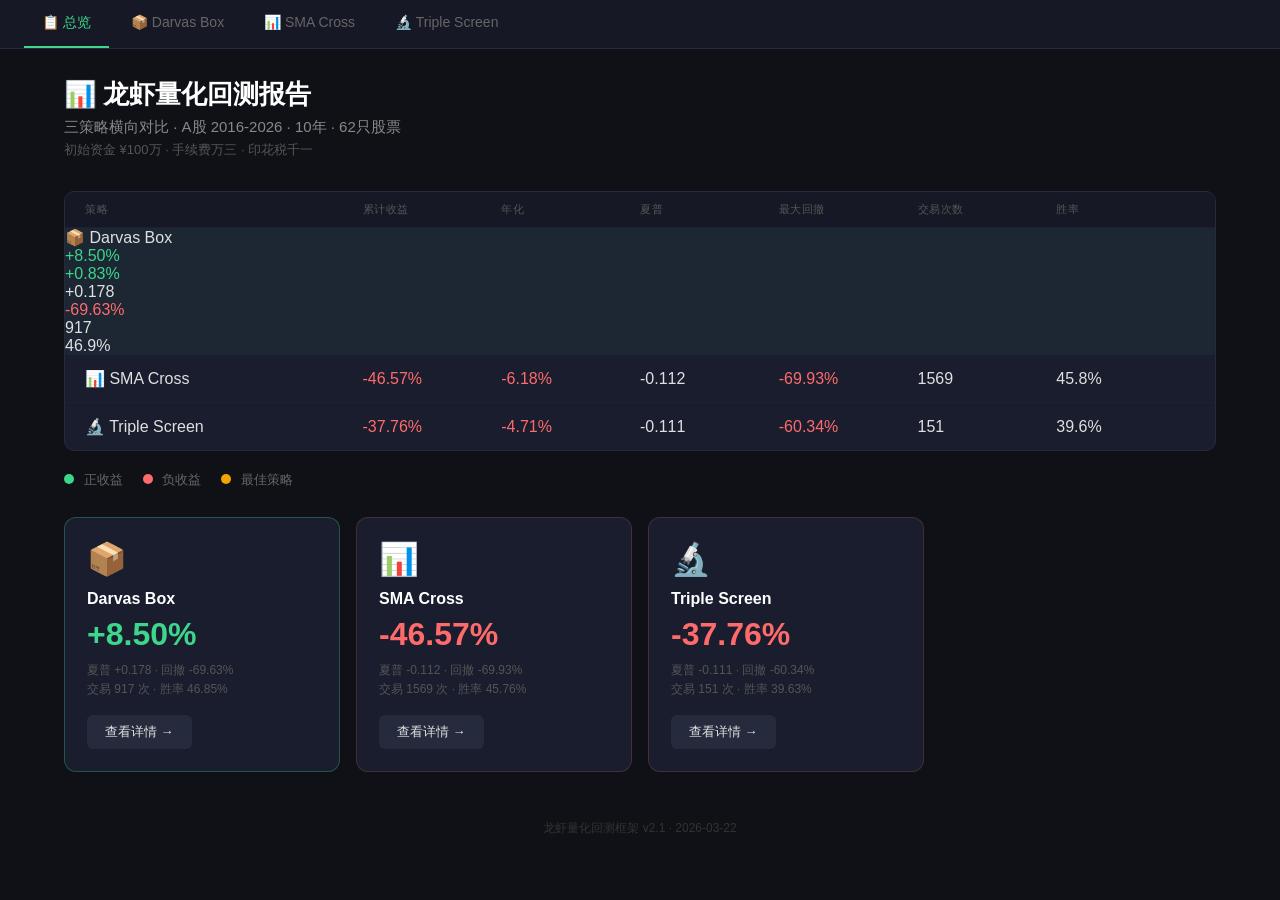
==== index.html @ ee758dbf "feat: 三策略回测报告 v2.1" ====
<!DOCTYPE html>
<html lang="zh">
<head>
<meta charset="utf-8">
<meta name="viewport" content="width=device-width,initial-scale=1">
<title>龙虾回测报告 | 三策略对比</title>
<link rel="stylesheet" href="style.css">
</head>
<body>
<nav>
  <a href="index.html" class="active">📋 总览</a>
  <a href="darvas-box.html">📦 Darvas Box</a>
  <a href="sma-cross.html">📊 SMA Cross</a>
  <a href="triple-screen.html">🔬 Triple Screen</a>
</nav>
<div class="container">
  <div class="header">
    <h1>📊 龙虾量化回测报告</h1>
    <p class="subtitle">三策略横向对比 · A股 2016-2026 · 10年 · 62只股票</p>
    <p class="meta">初始资金 ¥100万 · 手续费万三 · 印花税千一</p>
  </div>
  <div class="compare-grid">
    <div class="compare-row header-row">
      <div>策略</div><div>累计收益</div><div>年化</div><div>夏普</div><div>最大回撤</div><div>交易次数</div><div>胜率</div>
    </div>
    <div class="best-row" class="compare-row">
      <div>📦 Darvas Box</div>
      <div class="pos">+8.50%</div>
      <div class="pos">+0.83%</div>
      <div>+0.178</div>
      <div class="neg">-69.63%</div>
      <div>917</div>
      <div>46.9%</div>
    </div><div class="compare-row">
      <div>📊 SMA Cross</div>
      <div class="neg">-46.57%</div>
      <div class="neg">-6.18%</div>
      <div>-0.112</div>
      <div class="neg">-69.93%</div>
      <div>1569</div>
      <div>45.8%</div>
    </div><div class="compare-row">
      <div>🔬 Triple Screen</div>
      <div class="neg">-37.76%</div>
      <div class="neg">-4.71%</div>
      <div>-0.111</div>
      <div class="neg">-60.34%</div>
      <div>151</div>
      <div>39.6%</div>
    </div>
  </div>
  <div class="legend">
    <div class="legend-item"><span class="dot pos"></span> 正收益</div>
    <div class="legend-item"><span class="dot neg"></span> 负收益</div>
    <div class="legend-item"><span class="dot best"></span> 最佳策略</div>
  </div>
  <div class="cards"><div class="card pos">
      <div class="card-icon">📦</div>
      <h3>Darvas Box</h3>
      <div class="card-ret pos">+8.50%</div>
      <div class="card-meta">夏普 +0.178 · 回撤 -69.63%<br>交易 917 次 · 胜率 46.85%</div>
      <a href="darvas-box.html" class="btn">查看详情 →</a>
    </div><div class="card neg">
      <div class="card-icon">📊</div>
      <h3>SMA Cross</h3>
      <div class="card-ret neg">-46.57%</div>
      <div class="card-meta">夏普 -0.112 · 回撤 -69.93%<br>交易 1569 次 · 胜率 45.76%</div>
      <a href="sma-cross.html" class="btn">查看详情 →</a>
    </div><div class="card neg">
      <div class="card-icon">🔬</div>
      <h3>Triple Screen</h3>
      <div class="card-ret neg">-37.76%</div>
      <div class="card-meta">夏普 -0.111 · 回撤 -60.34%<br>交易 151 次 · 胜率 39.63%</div>
      <a href="triple-screen.html" class="btn">查看详情 →</a>
    </div></div>
  <div class="footer">龙虾量化回测框架 v2.1 · 2026-03-22</div>
</div>
</body>
</html>
---- style.css ----
* { box-sizing: border-box; margin: 0; padding: 0; }
body { font-family: -apple-system, BlinkMacSystemFont, "PingFang SC", "Microsoft YaHei", sans-serif; background: #0f1117; color: #e0e0e0; min-height: 100vh; }
nav { background: #161825; border-bottom: 1px solid #252a3d; padding: 0 24px; display: flex; gap: 4px; position: sticky; top: 0; z-index: 100; }
nav a { color: #666; text-decoration: none; padding: 14px 18px; font-size: 14px; border-bottom: 2px solid transparent; transition: all .2s; }
nav a:hover { color: #e0e0e0; }
nav a.active { color: #3dd68c; border-bottom-color: #3dd68c; }
.container { max-width: 1200px; margin: 0 auto; padding: 28px 24px; }
.header { margin-bottom: 32px; }
.header h1 { color: #fff; font-size: 26px; margin-bottom: 6px; }
.subtitle { color: #888; font-size: 15px; }
.meta { color: #555; font-size: 13px; margin-top: 4px; }
.book-ref { color: #666; font-size: 13px; margin-top: 8px; background: #1a1d2e; display: inline-block; padding: 4px 12px; border-radius: 20px; border: 1px solid #252a3d; }
.tag-icon { font-size: 40px; margin-bottom: 8px; }
.kpi-grid { display: grid; grid-template-columns: repeat(auto-fill, minmax(140px, 1fr)); gap: 10px; margin-bottom: 28px; }
.kpi { background: #1a1d2e; border: 1px solid #252a3d; border-radius: 10px; padding: 14px 16px; }
.kpi .label { color: #555; font-size: 11px; text-transform: uppercase; letter-spacing: .5px; margin-bottom: 6px; }
.kpi .value { font-size: 20px; font-weight: 600; }
.pos { color: #3dd68c; } .neg { color: #ff6b6b; }
.chart-box { background: #1a1d2e; border: 1px solid #252a3d; border-radius: 10px; padding: 18px; margin-bottom: 16px; }
.chart-box.full { }
.chart-title { color: #888; font-size: 13px; margin-bottom: 12px; }
.table-wrap { overflow-x: auto; }
table { width: 100%; border-collapse: collapse; font-size: 13px; }
th { text-align: left; color: #555; padding: 10px 12px; border-bottom: 1px solid #252a3d; font-weight: 400; font-size: 11px; text-transform: uppercase; }
td { padding: 10px 12px; border-bottom: 1px solid #1e2130; }
td.date { color: #666; font-size: 12px; } td.reason { color: #555; font-size: 12px; }
.tag { padding: 2px 8px; border-radius: 4px; font-size: 11px; font-weight: 600; }
.tag.buy { background: rgba(61,214,140,.15); color: #3dd68c; }
.tag.sell { background: rgba(255,107,107,.15); color: #ff6b6b; }
.section { background: #1a1d2e; border: 1px solid #252a3d; border-radius: 10px; padding: 20px; margin-bottom: 24px; }
.section h2 { color: #fff; font-size: 15px; margin-bottom: 16px; padding-bottom: 10px; border-bottom: 1px solid #252a3d; }
.compare-grid { background: #1a1d2e; border: 1px solid #252a3d; border-radius: 10px; overflow: hidden; margin-bottom: 20px; }
.compare-row { display: grid; grid-template-columns: 2fr 1fr 1fr 1fr 1fr 1fr 1fr; gap: 0; padding: 14px 20px; border-bottom: 1px solid #1e2130; }
.compare-row:last-child { border-bottom: none; }
.compare-row > div { display: flex; align-items: center; }
.compare-row.header-row { background: #161825; color: #555; font-size: 11px; text-transform: uppercase; letter-spacing: .5px; padding: 10px 20px; }
.best-row { background: rgba(61,214,140,.05); }
.legend { display: flex; gap: 20px; margin-bottom: 28px; font-size: 13px; color: #666; }
.dot { display: inline-block; width: 10px; height: 10px; border-radius: 50%; margin-right: 6px; }
.dot.pos { background: #3dd68c; } .dot.neg { background: #ff6b6b; } .dot.best { background: #f0a500; }
.cards { display: grid; grid-template-columns: repeat(auto-fill, minmax(260px, 1fr)); gap: 16px; }
.card { background: #1a1d2e; border: 1px solid #252a3d; border-radius: 12px; padding: 22px; }
.card.pos { border-color: rgba(61,214,140,.3); } .card.neg { border-color: rgba(255,107,107,.2); }
.card-icon { font-size: 32px; margin-bottom: 12px; }
.card h3 { color: #fff; font-size: 16px; margin-bottom: 8px; }
.card-ret { font-size: 32px; font-weight: 700; margin-bottom: 8px; }
.card-meta { color: #555; font-size: 12px; line-height: 1.6; margin-bottom: 16px; }
.btn { display: inline-block; background: #252a3d; color: #e0e0e0; text-decoration: none; padding: 8px 18px; border-radius: 6px; font-size: 13px; transition: background .2s; }
.btn:hover { background: #333; }
.footer { color: #333; font-size: 12px; text-align: center; margin-top: 48px; padding-bottom: 24px; }
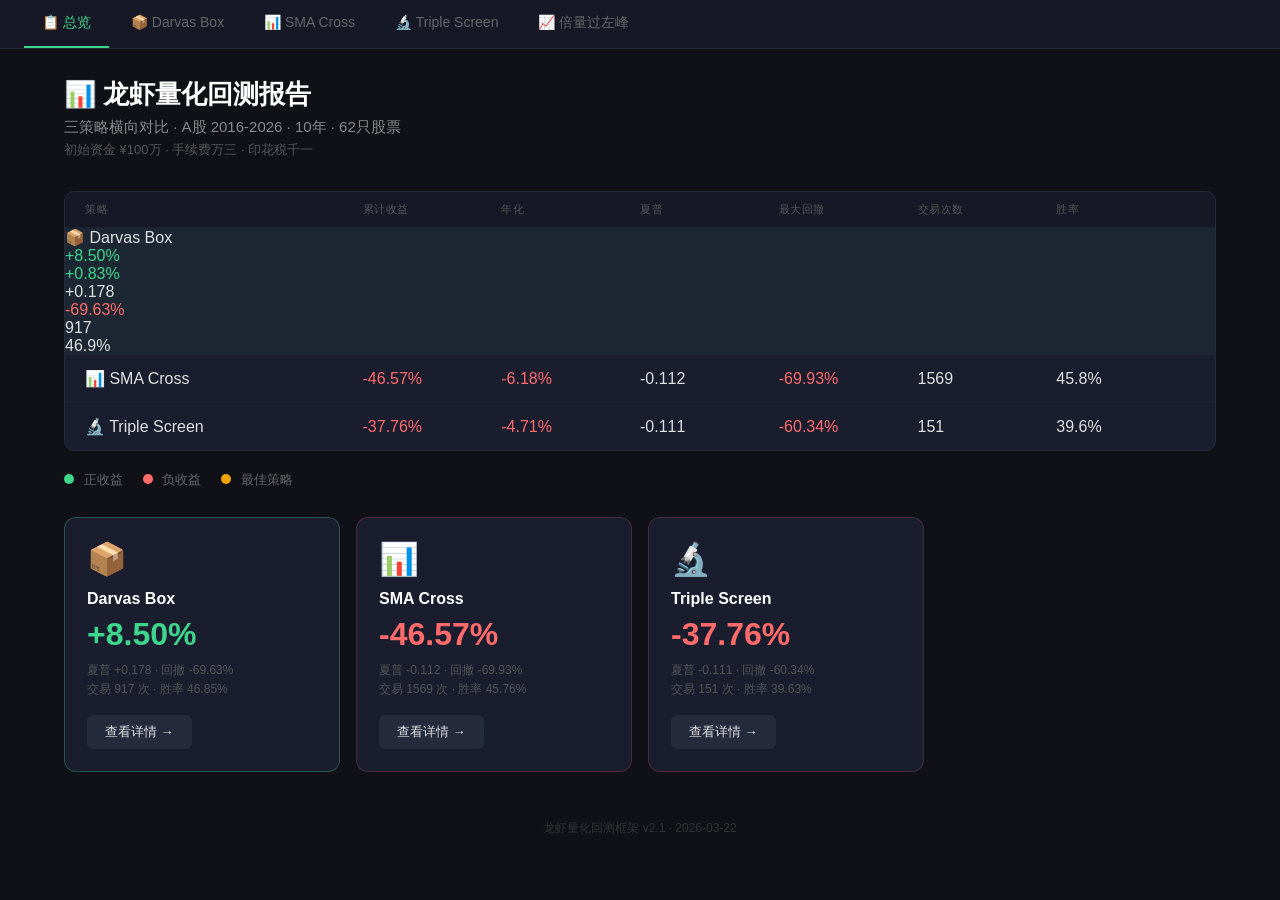
==== commit 50164c2e: "feat: DoubleVolumeBreakout strategy report" ====
--- a/index.html
+++ b/index.html
@@ -12,6 +12,7 @@
   <a href="darvas-box.html">📦 Darvas Box</a>
   <a href="sma-cross.html">📊 SMA Cross</a>
   <a href="triple-screen.html">🔬 Triple Screen</a>
+  <a href="double-volume-breakout.html">📈 倍量过左峰</a>
 </nav>
 <div class="container">
   <div class="header">
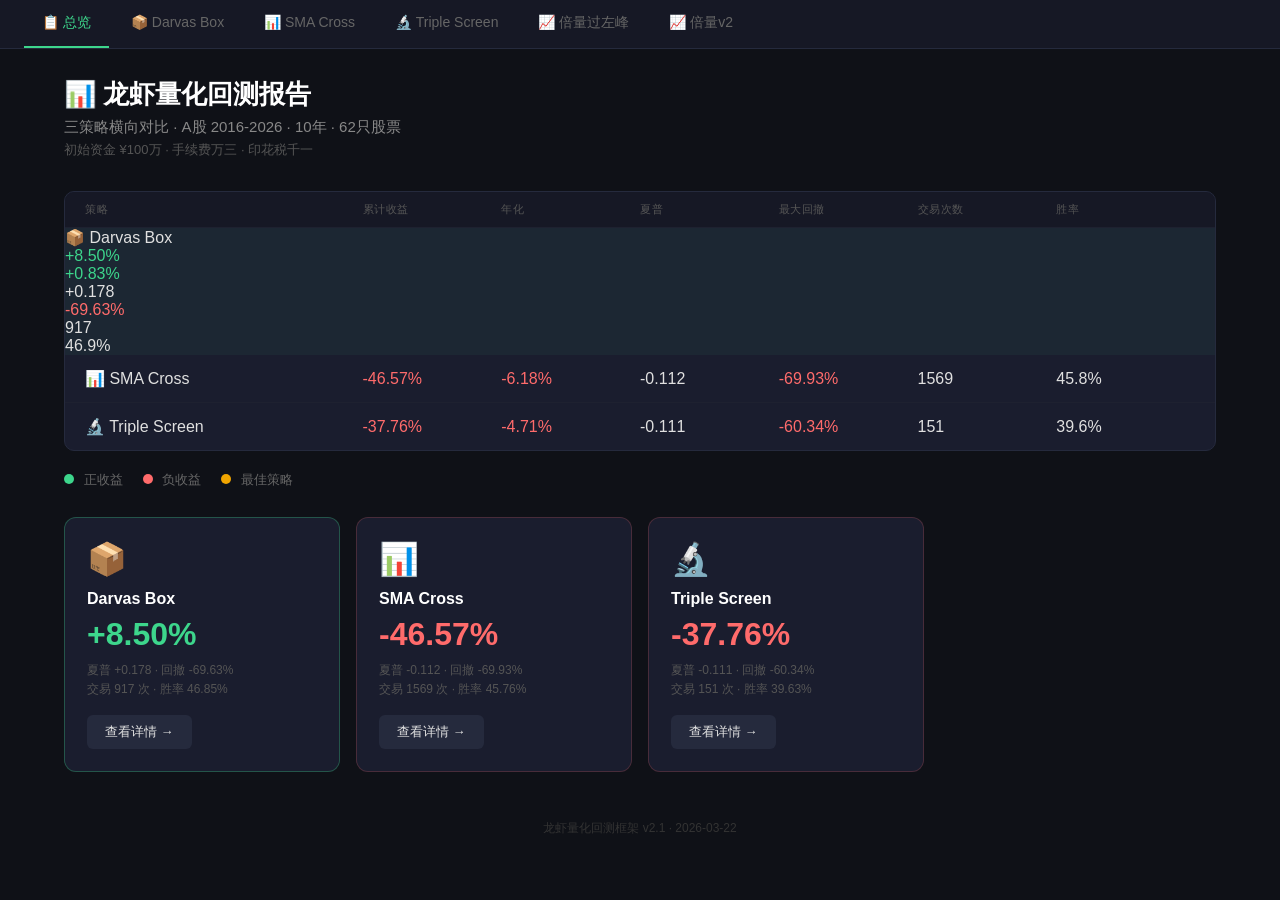
==== commit 18f1718a: "feat: DoubleVolumeBreakout v2 - market filter + relaxed confirm" ====
--- a/index.html
+++ b/index.html
@@ -13,6 +13,7 @@
   <a href="sma-cross.html">📊 SMA Cross</a>
   <a href="triple-screen.html">🔬 Triple Screen</a>
   <a href="double-volume-breakout.html">📈 倍量过左峰</a>
+  <a href="double-volume-breakout-v2.html">📈 倍量v2</a>
 </nav>
 <div class="container">
   <div class="header">
